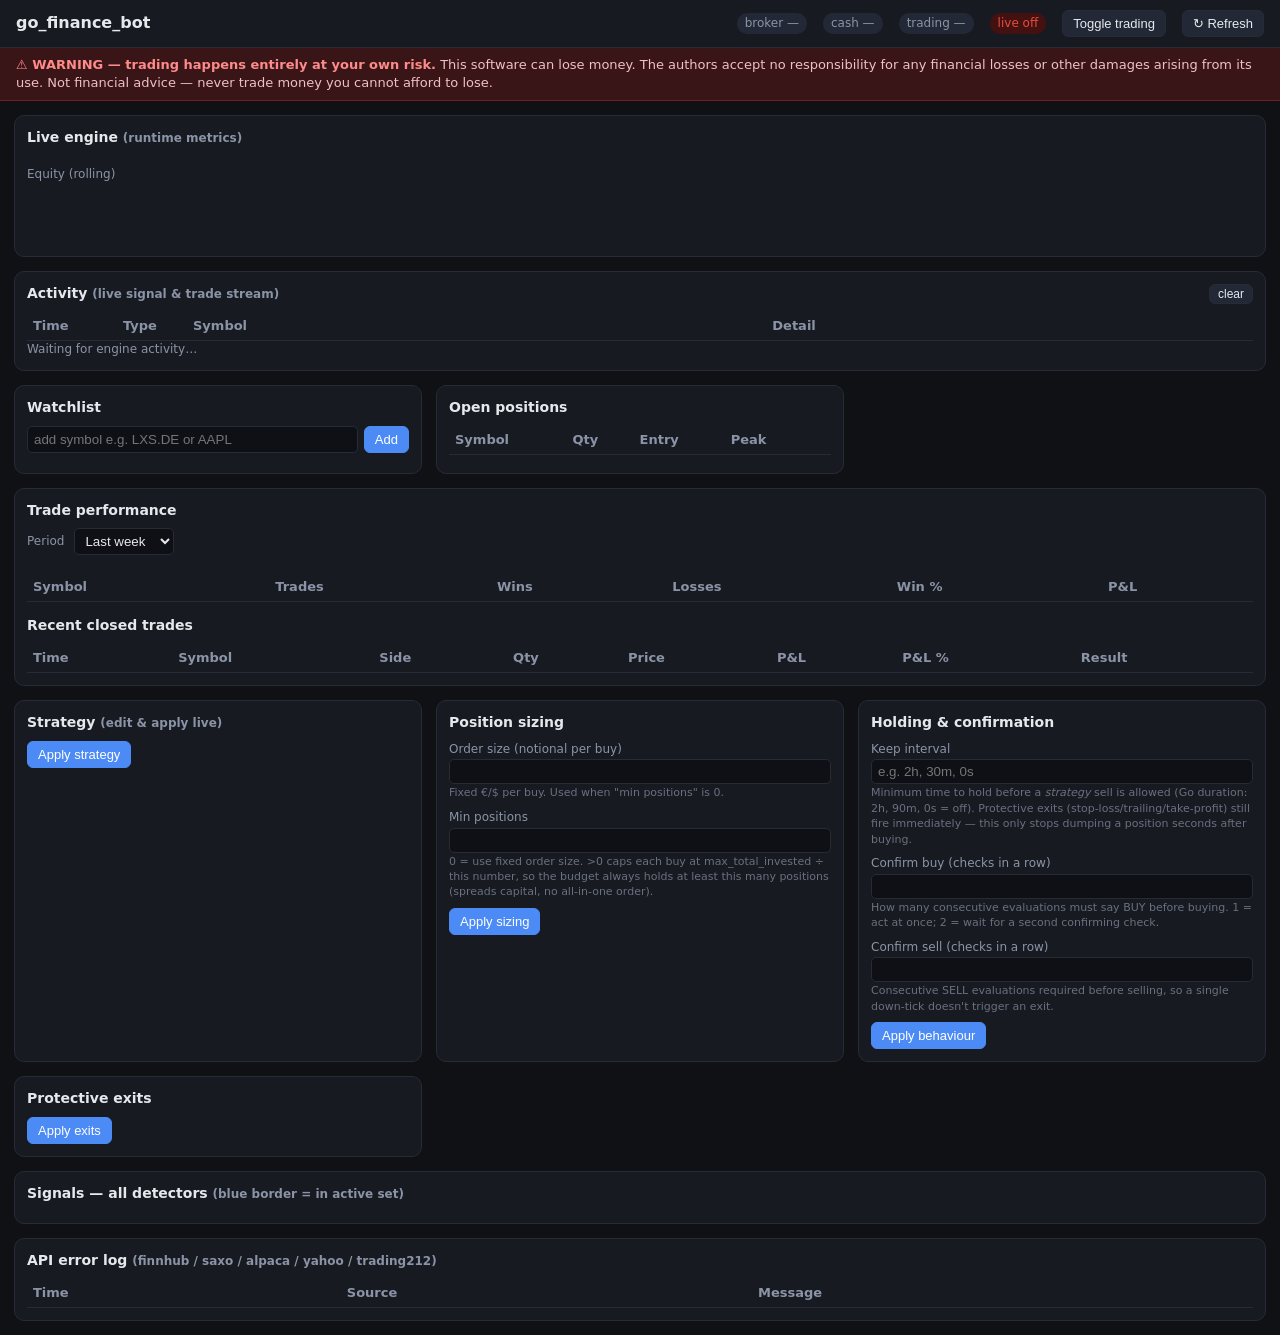
==== internal/api/web/index.html @ 4fd2b751 "init files" ====
<!DOCTYPE html>
<html lang="en">
<head>
<meta charset="utf-8"/>
<meta name="viewport" content="width=device-width, initial-scale=1"/>
<title>go_finance_bot</title>
<style>
  :root { --bg:#0f1115; --panel:#171a21; --line:#262b36; --fg:#e6e8ec; --mut:#8b94a7;
          --buy:#2ecc71; --sell:#e74c3c; --hold:#7f8c8d; --acc:#4c8bf5; }
  * { box-sizing:border-box; }
  body { margin:0; background:var(--bg); color:var(--fg); font:14px/1.4 system-ui,Segoe UI,Roboto,sans-serif; }
  header { display:flex; align-items:center; gap:16px; padding:10px 16px; background:var(--panel);
           border-bottom:1px solid var(--line); position:sticky; top:0; z-index:5; flex-wrap:wrap; }
  header h1 { font-size:16px; margin:0; margin-right:auto; }
  .pill { padding:2px 8px; border-radius:10px; font-size:12px; background:#222836; color:var(--mut); }
  .pill.on { background:#143; color:var(--buy); } .pill.off { background:#411; color:var(--sell); }
  button { background:#222836; color:var(--fg); border:1px solid var(--line); border-radius:6px;
           padding:5px 10px; cursor:pointer; font-size:13px; } button:hover { border-color:var(--acc); }
  button.primary { background:var(--acc); border-color:var(--acc); color:#fff; }
  button.danger { color:var(--sell); border-color:#5a2; } button.sell { color:#fff; background:var(--sell); border-color:var(--sell); }
  main { display:grid; grid-template-columns:repeat(auto-fit,minmax(360px,1fr)); gap:14px; padding:14px; }
  .panel { background:var(--panel); border:1px solid var(--line); border-radius:10px; padding:12px; }
  .panel h2 { margin:0 0 8px; font-size:14px; } .panel.wide { grid-column:1/-1; }
  table { width:100%; border-collapse:collapse; font-size:13px; }
  th,td { text-align:left; padding:5px 6px; border-bottom:1px solid var(--line); white-space:nowrap; }
  th { color:var(--mut); font-weight:600; }
  td.num { text-align:right; font-variant-numeric:tabular-nums; }
  .act-BUY { color:var(--buy); } .act-SELL { color:var(--sell); } .act-HOLD { color:var(--hold); }
  .win { color:var(--buy); } .loss { color:var(--sell); }
  .tiles { display:flex; flex-wrap:wrap; gap:18px; margin-bottom:10px; }
  .tiles > div .small { display:block; }
  .muted { color:var(--mut); } .small { font-size:12px; }
  input,select { background:#0e1016; color:var(--fg); border:1px solid var(--line); border-radius:5px; padding:4px 6px; width:100%; }
  .field { margin-bottom:8px; } .field label { display:block; font-size:12px; color:var(--mut); margin-bottom:2px; }
  .field .help { font-size:11px; color:#69707f; margin-top:1px; }
  .row { display:flex; gap:6px; } .grid2 { display:grid; grid-template-columns:1fr 1fr; gap:8px; }
  .det { display:inline-block; min-width:54px; text-align:center; padding:1px 4px; border-radius:4px; margin:1px; font-size:11px; border:1px solid transparent; }
  .det.en { border-color:var(--acc); }
  .err-finnhub{color:#e0b34c} .err-saxo{color:#c678dd} .err-yahoo{color:#56b6c2}
  .err-trading212{color:#98c379} .err-alpaca{color:#61afef}
  .flash { animation: f .6s; } @keyframes f { from{background:#2a3550} to{background:transparent} }
  a.gh { color:var(--mut); text-decoration:none; }
  .riskbanner { background:#3a1518; border-bottom:1px solid #6e2228; color:#f0c0c4;
                padding:8px 16px; font-size:13px; }
  .riskbanner strong { color:#ff8a8a; }
</style>
</head>
<body>
<header>
  <h1>go_finance_bot</h1>
  <span class="pill" id="brokerPill">broker —</span>
  <span class="pill" id="cashPill">cash —</span>
  <span class="pill" id="tradingPill">trading —</span>
  <span class="pill" id="livePill" title="live event stream">live —</span>
  <button id="tradeToggle">Toggle trading</button>
  <button onclick="refreshAll()">↻ Refresh</button>
</header>

<div class="riskbanner">
  <strong>⚠️ WARNING — trading happens entirely at your own risk.</strong>
  This software can lose money. The authors accept no responsibility for any financial
  losses or other damages arising from its use. Not financial advice — never trade money
  you cannot afford to lose.
</div>

<main>
  <!-- Live engine metrics -->
  <section class="panel wide">
    <h2>Live engine <span class="small muted">(runtime metrics)</span></h2>
    <div id="metricsTiles" class="tiles"></div>
    <div class="small muted">Equity (rolling)</div>
    <canvas id="equitySpark" height="56" style="width:100%;height:56px" title="equity over recent samples"></canvas>
  </section>

  <!-- Live activity feed (SSE) -->
  <section class="panel wide">
    <h2>Activity <span class="small muted">(live signal &amp; trade stream)</span>
      <button class="small" style="float:right;padding:2px 8px" onclick="clearActivity()">clear</button>
    </h2>
    <div style="max-height:240px; overflow:auto">
      <table>
        <thead><tr><th style="width:90px">Time</th><th style="width:70px">Type</th><th>Symbol</th><th>Detail</th></tr></thead>
        <tbody id="activityBody"></tbody>
      </table>
      <div class="small muted" id="activityEmpty">Waiting for engine activity…</div>
    </div>
  </section>

  <!-- Watchlist -->
  <section class="panel">
    <h2>Watchlist</h2>
    <div class="row" style="margin-bottom:8px">
      <input id="wlInput" placeholder="add symbol e.g. LXS.DE or AAPL"/>
      <button class="primary" onclick="addSymbol()">Add</button>
    </div>
    <table><tbody id="wlBody"></tbody></table>
  </section>

  <!-- Open positions -->
  <section class="panel">
    <h2>Open positions</h2>
    <table>
      <thead><tr><th>Symbol</th><th class="num">Qty</th><th class="num">Entry</th><th class="num">Peak</th><th></th></tr></thead>
      <tbody id="posBody"></tbody>
    </table>
    <div class="small muted" id="posEmpty"></div>
  </section>

  <!-- Trade performance -->
  <section class="panel wide">
    <h2>Trade performance</h2>
    <div class="row" style="margin-bottom:8px; align-items:center; gap:10px">
      <label class="small muted" style="width:auto">Period</label>
      <select id="statsPeriod" style="width:auto">
        <option value="week">Last week</option>
        <option value="month">Last month</option>
        <option value="all">All time</option>
      </select>
    </div>
    <div id="statsSummary" class="tiles"></div>
    <div style="overflow:auto">
      <table>
        <thead><tr><th>Symbol</th><th class="num">Trades</th><th class="num">Wins</th><th class="num">Losses</th><th class="num">Win %</th><th class="num">P&amp;L</th></tr></thead>
        <tbody id="statsBySymbolBody"></tbody>
      </table>
    </div>
    <h2 style="margin-top:14px">Recent closed trades</h2>
    <div style="overflow:auto">
      <table>
        <thead><tr><th>Time</th><th>Symbol</th><th>Side</th><th class="num">Qty</th><th class="num">Price</th><th class="num">P&amp;L</th><th class="num">P&amp;L %</th><th>Result</th></tr></thead>
        <tbody id="closedTradesBody"></tbody>
      </table>
      <div class="small muted" id="closedTradesEmpty"></div>
    </div>
  </section>

  <!-- Strategy editor -->
  <section class="panel">
    <h2>Strategy <span class="small muted">(edit & apply live)</span></h2>
    <div id="stratForm"></div>
    <button class="primary" onclick="saveStrategy()">Apply strategy</button>
    <span class="small muted" id="stratMsg"></span>
  </section>

  <!-- Position sizing -->
  <section class="panel">
    <h2>Position sizing</h2>
    <div class="field">
      <label>Order size (notional per buy)</label>
      <input id="szOrder" type="number" step="any"/>
      <div class="help">Fixed €/$ per buy. Used when "min positions" is 0.</div>
    </div>
    <div class="field">
      <label>Min positions</label>
      <input id="szMin" type="number" step="1"/>
      <div class="help">0 = use fixed order size. &gt;0 caps each buy at max_total_invested ÷ this number, so the budget always holds at least this many positions (spreads capital, no all-in-one order).</div>
    </div>
    <button class="primary" onclick="saveSizing()">Apply sizing</button>
    <span class="small muted" id="szMsg"></span>
  </section>

  <!-- Holding / confirmation behaviour -->
  <section class="panel">
    <h2>Holding &amp; confirmation</h2>
    <div class="field">
      <label>Keep interval</label>
      <input id="bhKeep" type="text" placeholder="e.g. 2h, 30m, 0s"/>
      <div class="help">Minimum time to hold before a <em>strategy</em> sell is allowed (Go duration: 2h, 90m, 0s = off). Protective exits (stop-loss/trailing/take-profit) still fire immediately — this only stops dumping a position seconds after buying.</div>
    </div>
    <div class="field">
      <label>Confirm buy (checks in a row)</label>
      <input id="bhBuy" type="number" step="1" min="1"/>
      <div class="help">How many consecutive evaluations must say BUY before buying. 1 = act at once; 2 = wait for a second confirming check.</div>
    </div>
    <div class="field">
      <label>Confirm sell (checks in a row)</label>
      <input id="bhSell" type="number" step="1" min="1"/>
      <div class="help">Consecutive SELL evaluations required before selling, so a single down-tick doesn't trigger an exit.</div>
    </div>
    <button class="primary" onclick="saveBehavior()">Apply behaviour</button>
    <span class="small muted" id="bhMsg"></span>
  </section>

  <!-- Exits editor -->
  <section class="panel">
    <h2>Protective exits</h2>
    <div id="exitForm"></div>
    <button class="primary" onclick="saveExits()">Apply exits</button>
    <span class="small muted" id="exitMsg"></span>
  </section>

  <!-- Detector signals -->
  <section class="panel wide">
    <h2>Signals — all detectors <span class="small muted">(blue border = in active set)</span></h2>
    <div style="overflow:auto">
      <table id="detTable"><thead></thead><tbody id="detBody"></tbody></table>
    </div>
  </section>

  <!-- Error log -->
  <section class="panel wide">
    <h2>API error log <span class="small muted">(finnhub / saxo / alpaca / yahoo / trading212)</span></h2>
    <table>
      <thead><tr><th>Time</th><th>Source</th><th>Message</th></tr></thead>
      <tbody id="errBody"></tbody>
    </table>
    <div class="small muted" id="errEmpty"></div>
  </section>
</main>

<script>
const $ = s => document.querySelector(s);
// Auth: token from ?token=… (once) or localStorage; sent as a bearer header on
// every /api call. Empty when the server has no auth configured.
let AUTH = new URLSearchParams(location.search).get('token') || localStorage.getItem('authToken') || '';
if(AUTH) localStorage.setItem('authToken', AUTH);
function authOpts(opt){ opt=opt||{}; const h=Object.assign({}, opt.headers);
  if(AUTH) h['Authorization']='Bearer '+AUTH;
  if(opt.body && !h['Content-Type']) h['Content-Type']='application/json';
  return Object.assign({}, opt, {headers:h}); }
const api = (p,opt) => fetch('/api'+p, authOpts(opt)).then(async r => {
  const t=await r.text(); let j; try{j=t?JSON.parse(t):null}catch{j=t};
  if(r.status===401){ const tok=prompt('API token required:'); if(tok){ AUTH=tok; localStorage.setItem('authToken',tok); } throw (j&&j.error)||'unauthorized'; }
  if(!r.ok) throw (j&&j.error)||t||r.status; return j; });
const fmt = (n,d=2) => (n==null||isNaN(n))?'—':Number(n).toLocaleString(undefined,{maximumFractionDigits:d});

// ---- field metadata with end-user explanations ----
const STRAT_FIELDS = [
  ['Detectors','Buy detectors (comma list)','text','Indicators for BUY decisions. Available: ema_cross, rsi, macd, bollinger, vwap, atr, rvol, volume_profile, trend, adx, stochastic, supertrend, donchian.'],
  ['DetectorsSell','Sell detectors (comma list)','text','Indicators for SELL decisions. Leave empty to reuse the buy detectors. Lets you exit on different signals than you enter.'],
  ['Weights','Detector weights','text','Optional per-detector strength multipliers, as name:weight pairs (e.g. trend:2, rsi:0.5). Missing detectors default to 1. Scales the reported strength and, in weighted mode, the vote.'],
  ['Combine','Combine mode (BUY)','select:majority,unanimous,weighted','How to merge detectors for BUY. majority = act on the side with more votes; unanimous = all must agree; weighted = act on the net strength-weighted score.'],
  ['CombineSell','Combine mode (SELL)','select:,majority,unanimous,weighted','Merge mode for SELL only. Empty = same as BUY. Set this to exit faster than you enter (e.g. unanimous buy, majority sell).'],
  ['MinStrength','Min strength — BUY (0–1)','num','Minimum combined confidence to BUY. Higher = fewer, higher-conviction entries (fewer losses).'],
  ['MinStrengthSell','Min strength — SELL','num','Minimum confidence to SELL. -1 = same as BUY. Set lower (e.g. 0.1) to exit more readily than you enter.'],
  ['FastMA','Fast EMA','int','Short EMA period for the trend crossover (must be < slow).'],
  ['SlowMA','Slow EMA','int','Long EMA period. ema_cross is bullish when fast > slow.'],
  ['RSIPeriod','RSI period','int','Lookback for RSI (momentum oscillator).'],
  ['RSIMode','RSI mode','select:midline,extremes','midline = graded vote around 50 (always participates); extremes = only votes at oversold/overbought.'],
  ['RSIOverbought','RSI overbought','num','RSI level treated as overbought → sell pressure (e.g. 70).'],
  ['RSIOversold','RSI oversold','num','RSI level treated as oversold → buy pressure (e.g. 30).'],
  ['MACDFast','MACD fast','int','MACD fast EMA period (e.g. 12).'],
  ['MACDSlow','MACD slow','int','MACD slow EMA period (e.g. 26).'],
  ['MACDSignal','MACD signal','int','MACD signal-line EMA period (e.g. 9). Buy when histogram > 0.'],
  ['BBPeriod','Bollinger period','int','Window for the Bollinger mid (SMA).'],
  ['BBStdDev','Bollinger σ','num','Std-dev multiplier for the bands. Buy below lower, sell above upper.'],
  ['VWAPPeriod','VWAP window','int','Rolling window for volume-weighted average price (trend bias).'],
  ['ATRPeriod','ATR period','int','Window for Average True Range (volatility).'],
  ['ATRMult','ATR multiple','num','Breakout trigger: a move beyond mult×ATR vs the prior close.'],
  ['RVOLPeriod','RVOL period','int','Window for average volume in Relative Volume.'],
  ['RVOLThreshold','RVOL threshold','num','Volume surge (e.g. 1.5 = 150% of average) needed to confirm a move.'],
  ['VPWindow','Vol-profile window','int','Bars used to build the volume profile.'],
  ['VPBuckets','Vol-profile buckets','int','Number of price bins in the profile.'],
  ['VPValueAreaPct','Value-area %','num','Fraction of volume around the point of control (e.g. 0.7 = 70%).'],
  ['TrendPeriod','Trend lookback (bars)','int','Bars (1-min) for the regression trend — up to a week (~1950). Uses all bars available up to this; reads the prevailing direction instead of the last bar or two.'],
  ['TrendThreshold','Trend threshold','num','Minimum end-to-end move of the fitted line to count as a trend (0.01 = 1%). Smaller moves are treated as flat.'],
  ['TrendGate','Trend gate','bool','When on, the weekly trend filters trades: an up-trend blocks SELLs and a down-trend blocks BUYs (protective exits still fire).'],
  ['ADXPeriod','ADX period','int','Lookback for the Average Directional Index (trend strength). Needs ~2× this many bars.'],
  ['ADXThreshold','ADX threshold','num','Minimum ADX to treat the move as a trend (e.g. 25); +DI vs −DI sets the direction.'],
  ['StochKPeriod','Stochastic %K period','int','Lookback for the Stochastic %K (position within the high/low range).'],
  ['StochDPeriod','Stochastic %D period','int','Smoothing period for %D (SMA of %K).'],
  ['StochOverbought','Stochastic overbought','num','%K at/above this is overbought → sell (e.g. 80).'],
  ['StochOversold','Stochastic oversold','num','%K at/below this is oversold → buy (e.g. 20).'],
  ['SupertrendPeriod','Supertrend ATR period','int','ATR lookback for the Supertrend trend-follow band (e.g. 10).'],
  ['SupertrendMult','Supertrend multiplier','num','ATR multiple for the Supertrend band (e.g. 3). Larger = fewer flips.'],
  ['DonchianPeriod','Donchian period','int','Lookback for the Donchian breakout channel (highest high / lowest low, e.g. 20).'],
];
const EXIT_FIELDS = [
  ['Enabled','Exits enabled','bool','Turn protective exits on/off. They run before strategy signals.'],
  ['StopLossPct','Stop-loss','num','Sell if price falls this fraction below entry (0.05 = 5%). 0 disables.'],
  ['TrailingStopPct','Trailing stop','num','Sell if price falls this fraction below the peak since entry. 0 disables.'],
  ['TakeProfitPct','Take-profit','num','Sell if price rises this fraction above entry (0.20 = 20%). 0 disables.'],
];

function buildForm(el, fields, vals){
  el.innerHTML='';
  for(const [key,label,type,help] of fields){
    const d=document.createElement('div'); d.className='field';
    let input;
    if(type.startsWith('select:')){
      input=document.createElement('select');
      for(const o of type.slice(7).split(',')){ const op=document.createElement('option'); op.value=o; op.textContent=o; input.appendChild(op);}
      input.value=vals[key]??'';
    } else if(type==='bool'){
      input=document.createElement('select');
      for(const o of ['true','false']){ const op=document.createElement('option'); op.value=o; op.textContent=o; input.appendChild(op);}
      input.value=String(!!vals[key]);
    } else {
      input=document.createElement('input');
      const v=vals[key];
      input.value = Array.isArray(v) ? v.join(',')
        : (v && typeof v==='object') ? Object.entries(v).map(([k,x])=>k+':'+x).join(',')
        : (v??'');
    }
    input.dataset.key=key; input.dataset.type=type;
    const l=document.createElement('label'); l.textContent=label;
    const h=document.createElement('div'); h.className='help'; h.textContent=help;
    d.appendChild(l); d.appendChild(input); d.appendChild(h); el.appendChild(d);
  }
}
function readForm(el){
  const o={};
  el.querySelectorAll('[data-key]').forEach(i=>{
    const k=i.dataset.key, t=i.dataset.type, v=i.value.trim();
    if(k==='Detectors'||k==='DetectorsSell'){ o[k]=v.split(',').map(x=>x.trim()).filter(Boolean); }
    else if(k==='Weights'){ const m={}; v.split(',').map(x=>x.trim()).filter(Boolean).forEach(pair=>{ const c=pair.indexOf(':'); if(c>0){ const kk=pair.slice(0,c).trim(), f=parseFloat(pair.slice(c+1)); if(kk&&!isNaN(f)) m[kk]=f; } }); o[k]=m; }
    else if(t==='int'){ o[k]=parseInt(v||'0',10); }
    else if(t==='num'){ o[k]=parseFloat(v||'0'); }
    else if(t==='bool'){ o[k]= v==='true'; }
    else { o[k]=v; }
  });
  return o;
}

// ---- loaders ----
function applyStatus(s,pos){
  $('#brokerPill').textContent='broker: '+s.broker;
  $('#cashPill').textContent='cash '+fmt(pos.cash)+' / eq '+fmt(pos.equity);
  const t=$('#tradingPill'); t.textContent='trading '+(s.trading_enabled?'ON':'OFF');
  t.className='pill '+(s.trading_enabled?'on':'off');
  $('#tradeToggle').dataset.on=s.trading_enabled;
  $('#tradeToggle').textContent=s.trading_enabled?'Stop trading':'Start trading';
  pushEquity(pos.equity);
}
async function loadStatus(){ applyStatus(await api('/status'), await api('/positions')); }
// One round-trip for the frequently-polled slices (status, positions, open, metrics).
async function loadDashboard(){
  const d=await api('/dashboard');
  applyStatus(d.status, d.positions);
  applyPositions(d.open);
  applyMetrics(d.metrics);
}
async function loadWatchlist(){
  const w=await api('/watchlist'); const b=$('#wlBody'); b.innerHTML='';
  (w.symbols||[]).forEach(sym=>{
    const tr=document.createElement('tr');
    tr.innerHTML=`<td>${sym}</td><td class="num"><button class="danger" onclick="removeSymbol('${sym}')">remove</button></td>`;
    b.appendChild(tr);
  });
}
function applyPositions(p){
  const b=$('#posBody'); b.innerHTML='';
  if(!p||!p.length){ $('#posEmpty').textContent='No open positions.'; return; } $('#posEmpty').textContent='';
  p.forEach(o=>{
    const tr=document.createElement('tr');
    tr.innerHTML=`<td>${o.symbol}</td><td class="num">${fmt(o.qty,4)}</td><td class="num">${fmt(o.entry_price)}</td><td class="num">${fmt(o.peak)}</td>`+
      `<td class="num"><button class="sell" onclick="sell('${o.symbol}',${o.qty})">Sell</button></td>`;
    b.appendChild(tr);
  });
}
async function loadPositions(){ applyPositions(await api('/open')); }
async function loadStrategy(){ const r=await api('/strategy'); buildForm($('#stratForm'),STRAT_FIELDS,r.strategy); }
async function loadSizing(){ const z=await api('/sizing'); $('#szOrder').value=z.order_size_usd; $('#szMin').value=z.min_positions; }
async function saveSizing(){ try{ await api('/sizing',{method:'PUT',body:JSON.stringify({order_size_usd:parseFloat($('#szOrder').value||'0'),min_positions:parseInt($('#szMin').value||'0',10)})}); msg('#szMsg','applied ✓'); }catch(e){ msg('#szMsg','error: '+e); } }
async function loadBehavior(){ const b=await api('/behavior'); $('#bhKeep').value=b.keep_interval; $('#bhBuy').value=b.confirm_buy; $('#bhSell').value=b.confirm_sell; }
async function saveBehavior(){ try{ await api('/behavior',{method:'PUT',body:JSON.stringify({keep_interval:$('#bhKeep').value.trim(),confirm_buy:parseInt($('#bhBuy').value||'1',10),confirm_sell:parseInt($('#bhSell').value||'1',10)})}); msg('#bhMsg','applied ✓'); }catch(e){ msg('#bhMsg','error: '+e); } }
async function loadExits(){ const x=await api('/exits'); buildForm($('#exitForm'),EXIT_FIELDS,x); }
async function loadDetectors(){
  const d=await api('/detectors'); const syms=Object.keys(d).sort();
  // detector columns from the first symbol
  const cols = syms.length ? d[syms[0]].map(x=>x.name) : [];
  $('#detTable thead').innerHTML='<tr><th>Symbol</th>'+cols.map(c=>`<th>${c}</th>`).join('')+'</tr>';
  const b=$('#detBody'); b.innerHTML='';
  syms.forEach(sym=>{
    const cells=d[sym].map(x=>`<span class="det ${x.enabled?'en':''} act-${x.action}" title="${(x.reason||'').replace(/"/g,'')}">${x.action[0]} ${fmt(x.strength,2)}</span>`);
    b.innerHTML+=`<tr><td>${sym}</td>${cells.map(c=>'<td>'+c+'</td>').join('')}</tr>`;
  });
}
async function loadStats(){
  const period = $('#statsPeriod').value || 'week';
  const s = await api('/stats?period='+encodeURIComponent(period));
  const tiles = [
    ['Trades', s.trades],
    ['Wins', s.wins],
    ['Losses', s.losses],
    ['Win rate', fmt(s.win_rate_pct,1)+'%'],
    ['Total P&L', fmt(s.total_pnl,2)],
    ['Avg win', fmt(s.avg_win,2)],
    ['Avg loss', fmt(s.avg_loss,2)],
  ];
  $('#statsSummary').innerHTML = tiles.map(([l,v])=>`<div><span class="small muted">${l}</span><span style="font-size:18px">${v}</span></div>`).join('');
  const b=$('#statsBySymbolBody'); b.innerHTML='';
  (s.by_symbol||[]).forEach(x=>{
    b.innerHTML+=`<tr><td>${x.symbol}</td><td class="num">${x.trades}</td><td class="num">${x.wins}</td><td class="num">${x.losses}</td><td class="num">${fmt(x.win_rate_pct,1)}</td><td class="num">${fmt(x.total_pnl,2)}</td></tr>`;
  });
}
async function loadClosedTrades(){
  const t = await api('/trades');
  const closed = (t||[]).filter(x=>x.win!==undefined && x.win!==null);
  const b=$('#closedTradesBody'); b.innerHTML='';
  if(!closed.length){ $('#closedTradesEmpty').textContent='No closed trades yet.'; return; } $('#closedTradesEmpty').textContent='';
  closed.slice(0,50).forEach(x=>{
    const when=new Date(x.time).toLocaleString();
    const cls = x.win ? 'win' : 'loss';
    b.innerHTML+=`<tr><td class="small muted">${when}</td><td>${x.symbol}</td><td class="act-${x.side==='buy'?'BUY':'SELL'}">${x.side}</td>`+
      `<td class="num">${fmt(x.qty,4)}</td><td class="num">${fmt(x.price)}</td>`+
      `<td class="num ${cls}">${fmt(x.pnl,2)}</td><td class="num ${cls}">${fmt(x.pnl_pct,1)}%</td>`+
      `<td class="${cls}" title="${(x.entry_indicators||'').replace(/"/g,'')}">${x.win?'WIN':'LOSS'}</td></tr>`;
  });
}
async function loadErrors(){
  const e=await api('/errors'); const b=$('#errBody'); b.innerHTML='';
  if(!e||!e.length){ $('#errEmpty').textContent='No API errors recorded.'; return; } $('#errEmpty').textContent='';
  e.slice(0,80).forEach(x=>{
    const t=new Date(x.time).toLocaleTimeString();
    b.innerHTML+=`<tr><td class="muted small">${t}</td><td class="err-${x.source}">${x.source}</td><td class="small">${(x.message||'').slice(0,200)}</td></tr>`;
  });
}

// ---- live engine metrics ----
function relTime(ts){
  if(!ts) return '—';
  const d=new Date(ts); if(isNaN(d)||d.getFullYear()<2000) return '—';
  const s=(Date.now()-d.getTime())/1000; if(s<0) return '—';
  if(s<60) return Math.round(s)+'s ago';
  if(s<3600) return Math.round(s/60)+'m ago';
  return Math.round(s/3600)+'h ago';
}
function applyMetrics(m){
  const tiles=[
    ['Ticks', fmt(m.ticks_ingested,0)],
    ['Bars', fmt(m.bars_completed,0)],
    ['Eval cycles', fmt(m.eval_cycles,0)],
    ['Orders', fmt(m.orders_submitted,0)],
    ['Open orders', fmt(m.open_orders,0)],
    ['Last eval', m.last_eval_ms?fmt(m.last_eval_ms,1)+' ms':'—'],
    ['Last eval @', relTime(m.last_eval_time)],
  ];
  $('#metricsTiles').innerHTML=tiles.map(([l,v])=>`<div><span class="small muted">${l}</span><span style="font-size:18px">${v}</span></div>`).join('');
}
async function loadMetrics(){ applyMetrics(await api('/metrics')); }

// ---- equity sparkline (client-side rolling buffer, no deps) ----
const equityHistory=[];
function pushEquity(v){ if(v==null||isNaN(v)||v<=0) return; equityHistory.push(v); while(equityHistory.length>120) equityHistory.shift(); drawSpark(); }
function drawSpark(){
  const c=$('#equitySpark'); if(!c) return;
  const W=c.width=(c.clientWidth||600), H=c.height;
  const ctx=c.getContext('2d'); ctx.clearRect(0,0,W,H);
  if(equityHistory.length<2) return;
  const min=Math.min(...equityHistory), max=Math.max(...equityHistory), rng=(max-min)||1;
  ctx.beginPath();
  equityHistory.forEach((v,i)=>{ const x=i/(equityHistory.length-1)*W, y=H-3-((v-min)/rng)*(H-6); i?ctx.lineTo(x,y):ctx.moveTo(x,y); });
  const cs=getComputedStyle(document.documentElement);
  ctx.strokeStyle=(equityHistory[equityHistory.length-1]>=equityHistory[0]?cs.getPropertyValue('--buy'):cs.getPropertyValue('--sell')).trim();
  ctx.lineWidth=1.5; ctx.stroke();
}

// ---- live activity feed (Server-Sent Events) ----
let activityRows=0;
function setLive(on){ const p=$('#livePill'); p.textContent='live '+(on?'ON':'off'); p.className='pill '+(on?'on':'off'); }
function addActivity(type, symbol, detail, cls){
  $('#activityEmpty').style.display='none';
  const b=$('#activityBody');
  const tr=document.createElement('tr'); tr.className='flash';
  tr.innerHTML=`<td class="muted small">${new Date().toLocaleTimeString()}</td><td class="small">${type}</td>`+
    `<td>${symbol||''}</td><td class="small ${cls||''}">${detail||''}</td>`;
  b.insertBefore(tr, b.firstChild);
  activityRows++;
  while(activityRows>100 && b.lastChild){ b.removeChild(b.lastChild); activityRows--; }
}
function clearActivity(){ $('#activityBody').innerHTML=''; activityRows=0; $('#activityEmpty').style.display=''; }
function startEventStream(){
  let es;
  const url='/api/events'+(AUTH?('?token='+encodeURIComponent(AUTH)):'');
  try{ es=new EventSource(url); }catch{ setLive(false); return; }
  es.onopen=()=>setLive(true);
  es.onerror=()=>setLive(false); // browser auto-reconnects
  es.addEventListener('signal', ev=>{ try{
    const d=JSON.parse(ev.data), s=d.signal||{};
    addActivity('signal', d.symbol, `${s.action} ${fmt(s.strength,2)} — ${s.reason||''}`, 'act-'+s.action);
  }catch{} });
  es.addEventListener('trade', ev=>{ try{
    const d=JSON.parse(ev.data), t=d.trade||{}, side=(t.side||'').toUpperCase();
    addActivity('trade', d.symbol, `${side} ${fmt(t.qty,4)} @ ${fmt(t.price)} — ${t.status} (${t.reason||''})`,
      'act-'+(side==='BUY'?'BUY':'SELL'));
  }catch{} });
}

// ---- actions ----
async function addSymbol(){ const v=$('#wlInput').value.trim(); if(!v)return;
  try{ await api('/watchlist',{method:'POST',body:JSON.stringify({symbols:v.split(',').map(s=>s.trim())})}); $('#wlInput').value=''; loadWatchlist(); }catch(e){ alert(e); } }
async function removeSymbol(s){ try{ await api('/watchlist/'+encodeURIComponent(s),{method:'DELETE'}); loadWatchlist(); }catch(e){ alert(e); } }
async function sell(sym,qty){ if(!confirm('Market SELL '+fmt(qty,4)+' '+sym+'?'))return;
  try{ const r=await api('/orders',{method:'POST',body:JSON.stringify({symbol:sym,side:'sell',qty:qty})}); alert('Sell '+(r.status||'submitted')); loadPositions(); }catch(e){ alert('Sell failed: '+e); } }
async function saveStrategy(){ try{ await api('/strategy',{method:'PUT',body:JSON.stringify(readForm($('#stratForm')))}); msg('#stratMsg','applied ✓'); loadDetectors(); }catch(e){ msg('#stratMsg','error: '+e); } }
async function saveExits(){ try{ await api('/exits',{method:'PUT',body:JSON.stringify(readForm($('#exitForm')))}); msg('#exitMsg','applied ✓'); }catch(e){ msg('#exitMsg','error: '+e); } }
function msg(sel,t){ const e=$(sel); e.textContent=' '+t; e.classList.add('flash'); setTimeout(()=>e.classList.remove('flash'),600); }

$('#tradeToggle').onclick=async()=>{ const on=$('#tradeToggle').dataset.on==='true';
  try{ await api('/trading',{method:'POST',body:JSON.stringify({enabled:!on})}); loadStatus(); }catch(e){ alert(e); } };
$('#statsPeriod').onchange=loadStats;

function refreshAll(){ loadDashboard(); loadWatchlist(); loadDetectors(); loadErrors(); loadStats(); loadClosedTrades(); }
// initial load: forms once, data on a poll, activity via a live stream
loadStrategy(); loadExits(); loadSizing(); loadBehavior(); refreshAll(); startEventStream();
setInterval(()=>{ loadDashboard(); loadDetectors(); loadErrors(); loadStats(); loadClosedTrades(); }, 5000);
window.addEventListener('resize', drawSpark);
</script>
</body>
</html>
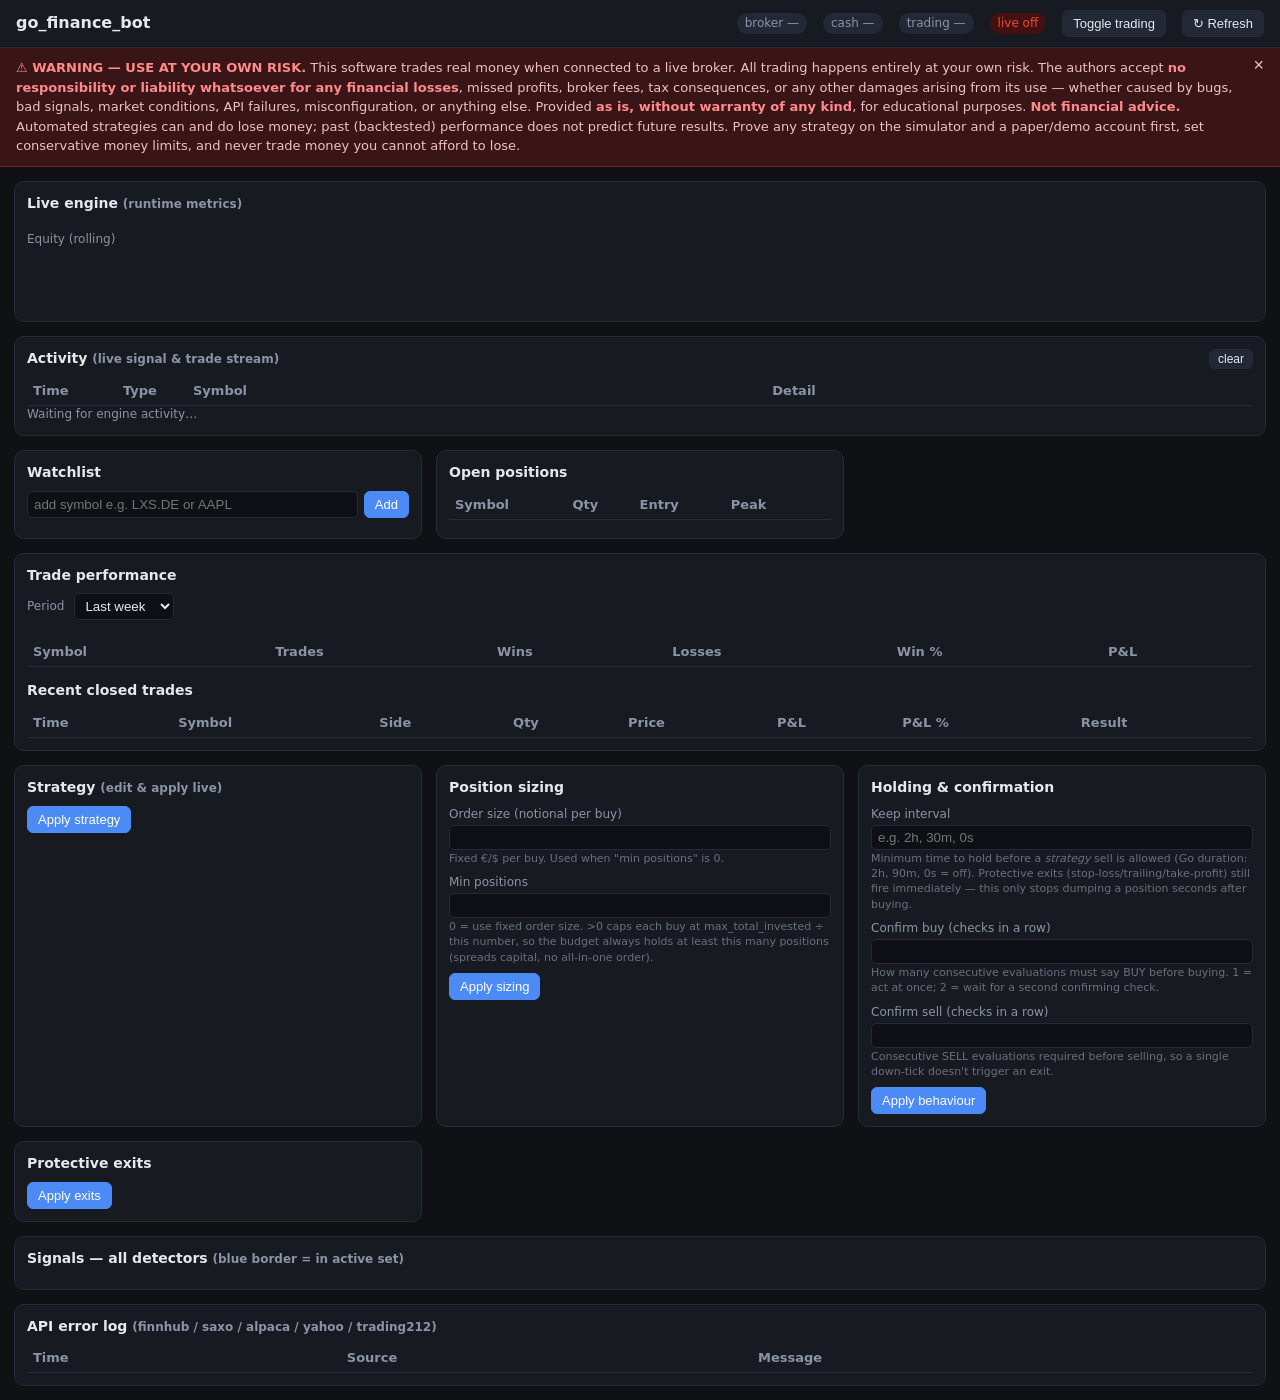
==== commit 8be53833: "ran golangci-lint and fixed a stock earnings bug" ====
--- a/internal/api/web/index.html
+++ b/internal/api/web/index.html
@@ -40,9 +40,13 @@
   .err-trading212{color:#98c379} .err-alpaca{color:#61afef}
   .flash { animation: f .6s; } @keyframes f { from{background:#2a3550} to{background:transparent} }
   a.gh { color:var(--mut); text-decoration:none; }
-  .riskbanner { background:#3a1518; border-bottom:1px solid #6e2228; color:#f0c0c4;
-                padding:8px 16px; font-size:13px; }
+  .riskbanner { position:relative; background:#3a1518; border-bottom:1px solid #6e2228;
+                color:#f0c0c4; padding:10px 40px 10px 16px; font-size:13px; line-height:1.5; }
   .riskbanner strong { color:#ff8a8a; }
+  .riskbanner.hidden { display:none; }
+  .riskbanner .close { position:absolute; top:6px; right:10px; background:transparent;
+                border:none; color:#f0c0c4; font-size:18px; line-height:1; cursor:pointer; padding:2px 6px; }
+  .riskbanner .close:hover { color:#fff; }
 </style>
 </head>
 <body>
@@ -56,12 +60,33 @@
   <button onclick="refreshAll()">↻ Refresh</button>
 </header>
 
-<div class="riskbanner">
-  <strong>⚠️ WARNING — trading happens entirely at your own risk.</strong>
-  This software can lose money. The authors accept no responsibility for any financial
-  losses or other damages arising from its use. Not financial advice — never trade money
-  you cannot afford to lose.
+<div class="riskbanner" id="riskBanner">
+  <button class="close" id="riskBannerClose" title="Dismiss (stays hidden on this device)" aria-label="Dismiss warning">×</button>
+  <strong>⚠️ WARNING — USE AT YOUR OWN RISK.</strong>
+  This software trades real money when connected to a live broker. All trading happens
+  entirely at your own risk. The authors accept <strong>no responsibility or liability
+  whatsoever for any financial losses</strong>, missed profits, broker fees, tax
+  consequences, or any other damages arising from its use — whether caused by bugs, bad
+  signals, market conditions, API failures, misconfiguration, or anything else. Provided
+  <strong>as is, without warranty of any kind</strong>, for educational purposes.
+  <strong>Not financial advice.</strong> Automated strategies can and do lose money; past
+  (backtested) performance does not predict future results. Prove any strategy on the
+  simulator and a paper/demo account first, set conservative money limits, and never trade
+  money you cannot afford to lose.
 </div>
+<script>
+// Risk banner: dismissible, and the dismissal persists across refreshes via
+// localStorage. Runs inline (during parse) so a previously-dismissed banner is
+// hidden before first paint — no flash.
+(function(){
+  var b = document.getElementById('riskBanner');
+  if(localStorage.getItem('riskAck') === '1'){ b.classList.add('hidden'); return; }
+  document.getElementById('riskBannerClose').addEventListener('click', function(){
+    b.classList.add('hidden');
+    localStorage.setItem('riskAck','1');
+  });
+})();
+</script>
 
 <main>
   <!-- Live engine metrics -->
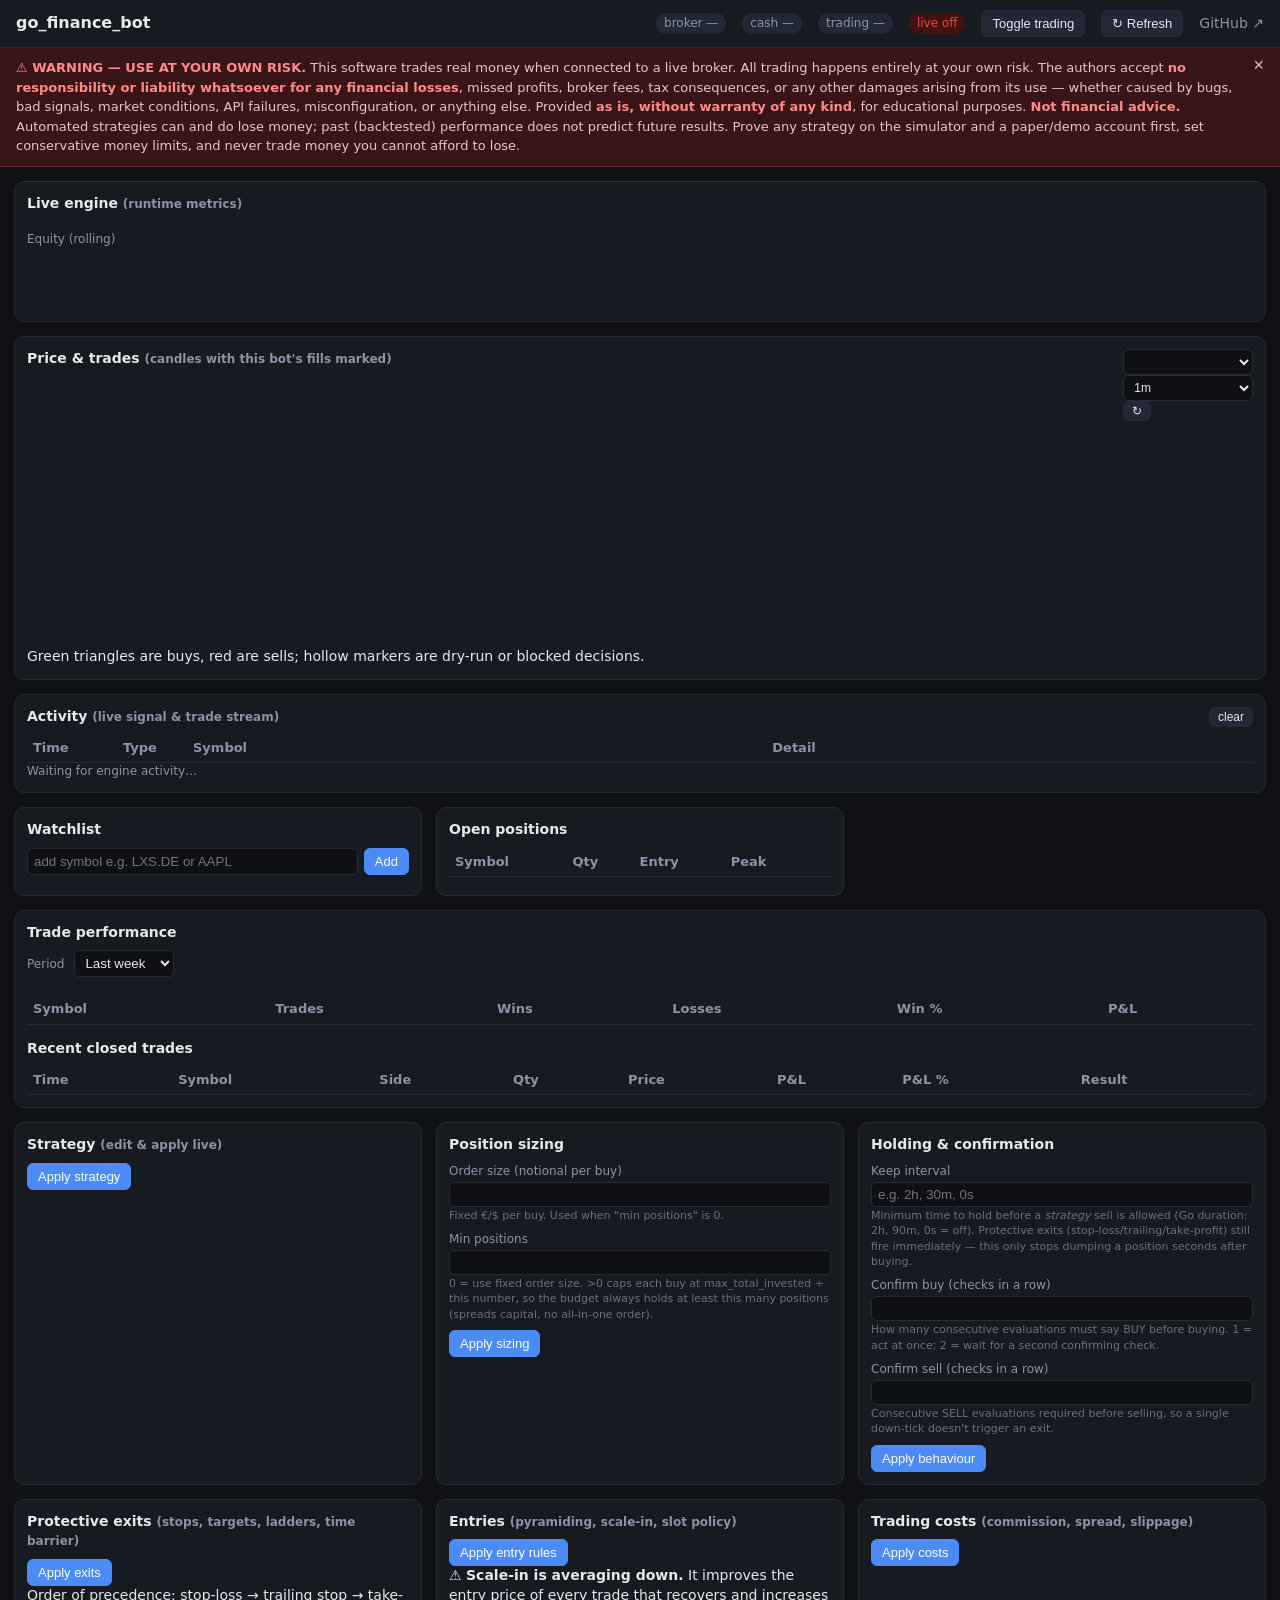
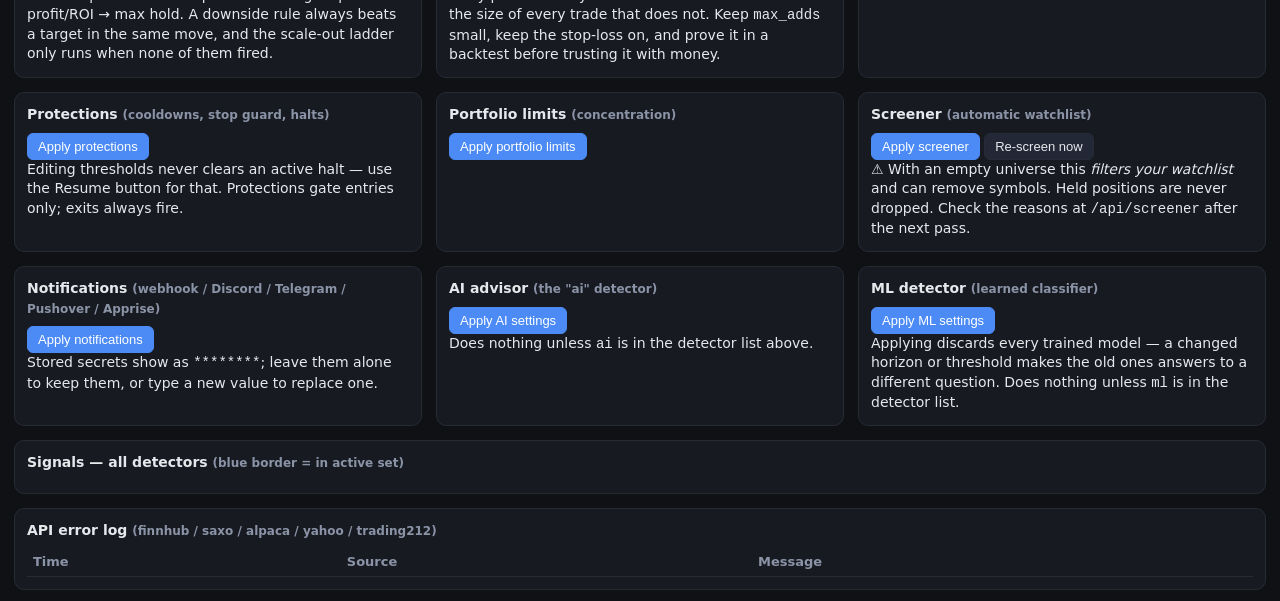
==== commit 2e918360: "overhaul reworked almost everything" ====
--- a/internal/api/web/index.html
+++ b/internal/api/web/index.html
@@ -56,8 +56,10 @@
   <span class="pill" id="cashPill">cash —</span>
   <span class="pill" id="tradingPill">trading —</span>
   <span class="pill" id="livePill" title="live event stream">live —</span>
+  <span class="pill" id="aiPill" title="LLM advisor (the 'ai' detector)" hidden>ai —</span>
   <button id="tradeToggle">Toggle trading</button>
   <button onclick="refreshAll()">↻ Refresh</button>
+  <a class="gh" href="https://github.com/Kellerman81/go_finance_bot" target="_blank" rel="noopener noreferrer" title="View on GitHub">GitHub ↗</a>
 </header>
 
 <div class="riskbanner" id="riskBanner">
@@ -97,6 +99,26 @@
     <canvas id="equitySpark" height="56" style="width:100%;height:56px" title="equity over recent samples"></canvas>
   </section>
 
+  <!-- Price chart with the bot's own executions marked -->
+  <section class="panel wide">
+    <h2>Price &amp; trades
+      <span class="small muted">(candles with this bot's fills marked)</span>
+      <span style="float:right">
+        <select id="chartSymbol" onchange="loadChart()" class="small"></select>
+        <select id="chartRes" onchange="loadChart()" class="small">
+          <option value="1">1m</option>
+          <option value="5">5m</option>
+          <option value="15">15m</option>
+          <option value="60">1h</option>
+          <option value="D">1d</option>
+        </select>
+        <button class="small" style="padding:2px 8px" onclick="loadChart()">↻</button>
+      </span>
+    </h2>
+    <canvas id="priceChart" height="220" style="width:100%;height:220px"></canvas>
+    <div class="help" id="chartMsg">Green triangles are buys, red are sells; hollow markers are dry-run or blocked decisions.</div>
+  </section>
+
   <!-- Live activity feed (SSE) -->
   <section class="panel wide">
     <h2>Activity <span class="small muted">(live signal &amp; trade stream)</span>
@@ -208,10 +230,87 @@
 
   <!-- Exits editor -->
   <section class="panel">
-    <h2>Protective exits</h2>
-    <div id="exitForm"></div>
-    <button class="primary" onclick="saveExits()">Apply exits</button>
-    <span class="small muted" id="exitMsg"></span>
+    <h2>Protective exits <span class="small muted">(stops, targets, ladders, time barrier)</span></h2>
+    <div id="exitsForm"></div>
+    <button class="primary" onclick="saveSection('exits')">Apply exits</button>
+    <span class="small muted" id="exitsMsg"></span>
+    <div class="help">Order of precedence: stop-loss → trailing stop → take-profit/ROI →
+      max hold. A downside rule always beats a target in the same move, and the
+      scale-out ladder only runs when none of them fired.</div>
+  </section>
+
+  <section class="panel">
+    <h2>Entries <span class="small muted">(pyramiding, scale-in, slot policy)</span></h2>
+    <div id="entriesForm"></div>
+    <button class="primary" onclick="saveSection('entries')">Apply entry rules</button>
+    <span class="small muted" id="entriesMsg"></span>
+    <div class="help">⚠️ <strong>Scale-in is averaging down.</strong> It improves the entry
+      price of every trade that recovers and increases the size of every trade that
+      does not. Keep <code>max_adds</code> small, keep the stop-loss on, and prove it
+      in a backtest before trusting it with money.</div>
+  </section>
+
+  <!-- Live-editable settings sections. Each applies on its own so a rejected
+       block cannot partially apply its neighbours. -->
+  <section class="panel">
+    <h2>Trading costs <span class="small muted">(commission, spread, slippage)</span></h2>
+    <div id="costsForm"></div>
+    <button class="primary" onclick="saveSection('costs')">Apply costs</button>
+    <span class="small muted" id="costsMsg"></span>
+  </section>
+
+  <section class="panel">
+    <h2>Protections <span class="small muted">(cooldowns, stop guard, halts)</span></h2>
+    <div id="protectionsForm"></div>
+    <button class="primary" onclick="saveSection('protections')">Apply protections</button>
+    <span class="small muted" id="protectionsMsg"></span>
+    <div class="help">Editing thresholds never clears an active halt — use the Resume
+      button for that. Protections gate entries only; exits always fire.</div>
+  </section>
+
+  <section class="panel">
+    <h2>Portfolio limits <span class="small muted">(concentration)</span></h2>
+    <div id="portfolioForm"></div>
+    <button class="primary" onclick="saveSection('portfolio')">Apply portfolio limits</button>
+    <span class="small muted" id="portfolioMsg"></span>
+  </section>
+
+  <section class="panel">
+    <h2>Screener <span class="small muted">(automatic watchlist)</span></h2>
+    <div id="screenerForm"></div>
+    <button class="primary" onclick="saveSection('screener')">Apply screener</button>
+    <button onclick="rescreenNow()">Re-screen now</button>
+    <span class="small muted" id="screenerMsg"></span>
+    <div class="help">⚠️ With an empty universe this <em>filters your watchlist</em> and can
+      remove symbols. Held positions are never dropped. Check the reasons at
+      <code>/api/screener</code> after the next pass.</div>
+  </section>
+
+  <section class="panel">
+    <h2>Notifications <span class="small muted">(webhook / Discord / Telegram / Pushover / Apprise)</span></h2>
+    <div id="notifyForm"></div>
+    <button class="primary" onclick="saveSection('notify')">Apply notifications</button>
+    <span class="small muted" id="notifyMsg"></span>
+    <div class="help">Stored secrets show as <code>********</code>; leave them alone to keep
+      them, or type a new value to replace one.</div>
+  </section>
+
+  <section class="panel">
+    <h2>AI advisor <span class="small muted">(the "ai" detector)</span></h2>
+    <div id="aiForm"></div>
+    <button class="primary" onclick="saveSection('ai')">Apply AI settings</button>
+    <span class="small muted" id="aiMsg"></span>
+    <div class="help">Does nothing unless <code>ai</code> is in the detector list above.</div>
+  </section>
+
+  <section class="panel">
+    <h2>ML detector <span class="small muted">(learned classifier)</span></h2>
+    <div id="mlForm"></div>
+    <button class="primary" onclick="saveSection('ml')">Apply ML settings</button>
+    <span class="small muted" id="mlMsg"></span>
+    <div class="help">Applying discards every trained model — a changed horizon or
+      threshold makes the old ones answers to a different question. Does nothing
+      unless <code>ml</code> is in the detector list.</div>
   </section>
 
   <!-- Detector signals -->
@@ -248,10 +347,18 @@
   if(r.status===401){ const tok=prompt('API token required:'); if(tok){ AUTH=tok; localStorage.setItem('authToken',tok); } throw (j&&j.error)||'unauthorized'; }
   if(!r.ok) throw (j&&j.error)||t||r.status; return j; });
 const fmt = (n,d=2) => (n==null||isNaN(n))?'—':Number(n).toLocaleString(undefined,{maximumFractionDigits:d});
+// esc HTML-escapes untrusted text before it goes into an innerHTML template
+// literal. Several tables below (activity feed, errors, symbol lists) embed
+// strings that ultimately originate outside this process — most notably a
+// detector's `reason`, which can be raw text from an LLM when only the `ai`
+// detector is configured and its endpoint is pointed at something other than
+// a trusted local Ollama. Without this, that text renders as live HTML/JS in
+// this page, which holds the API auth token as a JS global.
+const esc = s => String(s??'').replace(/[&<>"']/g, c => ({'&':'&amp;','<':'&lt;','>':'&gt;','"':'&quot;',"'":'&#39;'}[c]));
 
 // ---- field metadata with end-user explanations ----
 const STRAT_FIELDS = [
-  ['Detectors','Buy detectors (comma list)','text','Indicators for BUY decisions. Available: ema_cross, rsi, macd, bollinger, vwap, atr, rvol, volume_profile, trend, adx, stochastic, supertrend, donchian.'],
+  ['Detectors','Buy detectors (comma list)','text','Indicators for BUY decisions. Available: ema_cross, rsi, macd, bollinger, vwap, atr, rvol, volume_profile, trend, adx, stochastic, supertrend, donchian, ai. The ai detector asks an LLM (Ollama by default) about the same readings — it only votes when configured under ai: in config.yaml, otherwise it holds.'],
   ['DetectorsSell','Sell detectors (comma list)','text','Indicators for SELL decisions. Leave empty to reuse the buy detectors. Lets you exit on different signals than you enter.'],
   ['Weights','Detector weights','text','Optional per-detector strength multipliers, as name:weight pairs (e.g. trend:2, rsi:0.5). Missing detectors default to 1. Scales the reported strength and, in weighted mode, the vote.'],
   ['Combine','Combine mode (BUY)','select:majority,unanimous,weighted','How to merge detectors for BUY. majority = act on the side with more votes; unanimous = all must agree; weighted = act on the net strength-weighted score.'],
@@ -290,32 +397,172 @@
   ['SupertrendMult','Supertrend multiplier','num','ATR multiple for the Supertrend band (e.g. 3). Larger = fewer flips.'],
   ['DonchianPeriod','Donchian period','int','Lookback for the Donchian breakout channel (highest high / lowest low, e.g. 20).'],
 ];
-const EXIT_FIELDS = [
-  ['Enabled','Exits enabled','bool','Turn protective exits on/off. They run before strategy signals.'],
-  ['StopLossPct','Stop-loss','num','Sell if price falls this fraction below entry (0.05 = 5%). 0 disables.'],
-  ['TrailingStopPct','Trailing stop','num','Sell if price falls this fraction below the peak since entry. 0 disables.'],
-  ['TakeProfitPct','Take-profit','num','Sell if price rises this fraction above entry (0.20 = 20%). 0 disables.'],
-];
-
+
+// Live-editable settings sections. Each entry is [jsonKey, label, type, help];
+// the type drives both rendering and how readForm parses the value back.
+// 'dur' is a Go duration string (2h, 30m, 0s), 'csv' a comma-separated list,
+// 'kv' a comma-separated name:value map.
+const SECTION_FIELDS = {
+  exits: [
+    ['enabled','Exits enabled','bool','Turn protective exits on/off. They run before strategy signals.'],
+    ['stop_loss_pct','Stop-loss','num','Sell if price falls this fraction below entry (0.05 = 5%). 0 disables.'],
+    ['trailing_stop_pct','Trailing stop','num','Sell if price falls this fraction below the peak since entry. 0 disables.'],
+    ['take_profit_pct','Take-profit','num','Sell if price rises this fraction above entry (0.20 = 20%). 0 disables.'],
+    ['atr_period','ATR period','int','Lookback for the volatility-adaptive stops below. 0 = 14.'],
+    ['atr_stop_mult','ATR stop multiple','num','Stop this many ATRs below entry instead of a fixed %. The wider of the two wins, so the % acts as a floor. 0 = percentage only.'],
+    ['atr_trail_mult','ATR trail multiple','num','Same idea for the trailing stop. 0 = percentage only.'],
+    ['trailing_offset_pct','Trail: tighten above','num','Profit at which the trail switches to the tight distance (0.03 = +3%). One distance cannot be both loose enough early and tight enough late — so it is two. 0 disables the second stage.'],
+    ['trailing_tight_pct','Trail: tight distance','num','The trailing distance used once the offset is reached. Should be SMALLER than the ordinary trailing stop — that is the point.'],
+    ['trailing_only_after_offset','Trail only after offset','bool','Suppress trailing entirely below the offset, leaving only the stop-loss. Use when the trail is meant to protect a gain, not cap a loss.'],
+    ['max_hold','Max hold (time barrier)','dur','Close unconditionally after this long, at whatever the market offers (4h, 3d, 0s = off). The ROI ladder can only exit at breakeven or better; nothing else closes a position that is simply dead money at a small loss.'],
+    ['roi','ROI ladder','kv','Time-decaying profit target as duration:fraction pairs, e.g. 0s:0.10, 30m:0.05, 2h:0.02, 6h:0. Demands a lot early, settles for less as the trade goes stale.'],
+    ['partial_take_profit','Scale-out ladder','rungs','Sell part of the position at successive gains, as profit:fraction pairs, e.g. 0.05:0.33, 0.10:0.33. Each rung fires once; fractions are of the ORIGINAL size and must sum to ≤ 1. Trades expectancy for variance — check it in a backtest.'],
+  ],
+  entries: [
+    ['allow_pyramiding','Allow pyramiding','bool','Let repeated BUY signals add to a position already open. Off = at most one entry per symbol until it is exited.'],
+    ['skip_full_slots','Skip full slots','bool','When max_open_positions is reached, stop evaluating symbols that cannot be bought. Held symbols are still evaluated and their exits always run. Saves LLM/ML calls spent forming opinions the risk manager will refuse.'],
+    ['scale_in.enabled','Scale-in enabled','bool','Average down on an explicit, capped schedule. Read the warning below first.'],
+    ['scale_in.step_pct','Scale-in step','num','How far below the AVERAGE entry price before the next add (0.03 = 3% underwater). Each add pulls the average down, so every further add needs a further fall.'],
+    ['scale_in.max_adds','Scale-in max adds','int','Hard cap on adds per position. Required — an uncapped ladder is a martingale.'],
+    ['scale_in.size_pct','Scale-in size','num','Each add as a fraction of a normal order (1.0 = a full extra order). Above 1 is martingale sizing and is rejected.'],
+    ['scale_in.require_signal','Scale-in needs a BUY','bool','Only add while the strategy still says BUY. Without it, the ladder buys purely because the price fell — a mean-reversion bet the strategy never made.'],
+  ],
+  costs: [
+    ['commission_pct','Commission %','num','Fraction of notional, e.g. 0.001 = 0.1%.'],
+    ['commission_flat','Commission flat','num','Flat fee added per order.'],
+    ['commission_min','Commission minimum','num','Minimum commission per order.'],
+    ['spread_pct','Bid-ask spread','num','FULL spread as a fraction of price (0.0005 = 5 bps). Half is paid on every fill. Affects backtests and the simulated broker — a live venue charges what it charges.'],
+    ['slippage_pct','Slippage','num','Extra adverse move per fill, as a fraction of price. The cost of size, latency and a moving market.'],
+    ['measure_spread','Measure spread per symbol','bool','Estimate each instrument’s spread from its own bars (Corwin–Schultz) instead of applying one number to everything. The spread above stays a FLOOR — an estimate says the real cost is at least that much, never less. Measured values come from the screener and show up in /api/screener.'],
+  ],
+  protections: [
+    ['enabled','Enabled','bool','Master switch for the outcome-driven circuit breakers.'],
+    ['cooldown_after_loss','Cooldown after loss','dur','No new entry in a symbol for this long after a losing exit (30m, 2h, 0s = off).'],
+    ['stop_guard_trades','Stop guard: trades','int','How many protective stop-outs of ONE symbol trip the guard. 0 = off.'],
+    ['stop_guard_lookback','Stop guard: window','dur','The window those stop-outs must fall within (24h).'],
+    ['stop_guard_lock','Stop guard: lock','dur','How long the symbol is then locked out (4h).'],
+    ['max_drawdown_pct','Max drawdown','num','Halt ALL automated trading this far below the equity peak (0.20 = 20%). Sticky until resumed.'],
+    ['max_daily_loss_pct','Max daily loss','num','Halt after losing this much of the day’s starting equity (0.08 = 8%).'],
+    ['low_profit_trades','Low-profit: trades','int','How many closed trades in ONE symbol must fall inside the window before its P&L is judged. 0 = off. Catches what the stop guard cannot: a symbol that never trips a stop and never trips a drawdown halt, it just bleeds commission and spread.'],
+    ['low_profit_lookback','Low-profit: window','dur','The window those trades must fall within (7d).'],
+    ['low_profit_lock','Low-profit: lock','dur','How long the symbol is then locked out of new entries (24h).'],
+    ['low_profit_min_pnl','Low-profit: required P&L','num','Realized profit the window must clear, in account currency. 0 = must at least break even.'],
+  ],
+  portfolio: [
+    ['enabled','Enabled','bool','Master switch for the concentration caps.'],
+    ['max_per_sector','Max value per sector','num','Combined market value allowed in one sector label. 0 = no cap.'],
+    ['max_positions_per_sector','Max positions per sector','int','Distinct symbols allowed in one sector. 0 = no cap.'],
+    ['correlation_threshold','Correlation threshold','num','Above this, two symbols count as the same bet (0.8).'],
+    ['max_correlated_positions','Max correlated positions','int','How many held symbols may exceed that threshold. 0 = no cap.'],
+    ['correlation_lookback','Correlation lookback (bars)','int','Bars to measure correlation over. 0 = 200.'],
+    ['sectors','Sector map','kv','name:value pairs, e.g. AAPL:tech, MSFT:tech, XOM:energy. Unmapped symbols skip the sector caps but not the correlation check.'],
+  ],
+  screener: [
+    ['enabled','Enabled','bool','Automatically maintain the watchlist. Off = the watchlist is whatever config and the API say.'],
+    ['universe','Universe','csv','Candidate symbols to screen. EMPTY = filter the current watchlist and never add to it.'],
+    ['interval','Interval','dur','How often to re-screen (6h). Changing this needs a restart.'],
+    ['max_symbols','Max symbols','int','Keep the best N by rank. 0 = all survivors.'],
+    ['rank','Rank by','select:volume,volatility,momentum','How survivors are ordered before the cap is applied.'],
+    ['min_price','Min price','num','Skip anything cheaper. 0 = no bound.'],
+    ['max_price','Max price','num','Skip anything dearer. 0 = no bound.'],
+    ['min_avg_volume','Min average volume','num','Drop thin instruments. European ETF listings often trade far below US-style thresholds.'],
+    ['min_volatility_pct','Min volatility (ATR %)','num','Too quiet is untradeable after costs. 0 = no bound.'],
+    ['max_volatility_pct','Max volatility (ATR %)','num','Too wild is unsurvivable. 0 = no bound.'],
+    ['min_history_bars','Min history (bars)','int','Never trade something the strategy cannot warm up on.'],
+    ['max_spread_pct','Max spread','num','Drop instruments whose estimated bid-ask spread exceeds this fraction of price (0.005 = 50 bps). Paid twice per round trip and invisible on a candle chart — a symbol can look tradeable and still be unable to clear its own cost of entry. 0 = no bound.'],
+    ['filters','Filter chain','csv','Which checks to run, in order: history, price, volume, volatility, spread. Evaluation stops at the first failure, so a verdict names the binding constraint. EMPTY = all of them, default order.'],
+    ['keep_held','Keep held symbols','bool','Never drop a symbol with an open position — doing so strands it with no exits.'],
+  ],
+  notify: [
+    ['enabled','Enabled','bool','Master switch for outbound alerts.'],
+    ['events','Events','csv','Which kinds to send: trade, halt, error, blocked (blocked is noisy).'],
+    ['min_notional','Min notional','num','Suppress fill alerts below this order value. Halts and errors are always sent.'],
+    ['timeout','Timeout','dur','Bounds one delivery attempt (10s).'],
+    ['webhook','Webhook URL','text','Any URL — receives the event as a JSON POST.'],
+    ['discord_webhook','Discord webhook','text','A Discord channel webhook URL.'],
+    ['telegram_token','Telegram bot token','text','From @BotFather.'],
+    ['telegram_chat_id','Telegram chat ID','text','The chat or group to post into.'],
+    ['pushover_token','Pushover app token','text','Application/API token from pushover.net.'],
+    ['pushover_user','Pushover user key','text','Your user or group key.'],
+    ['pushover_device','Pushover device','text','Optional: restrict to one device name.'],
+    ['pushover_priority','Pushover priority','int','-2 silent, -1 quiet, 0 normal, 1 high. Halts and errors go one level higher, capped at 1.'],
+    ['apprise_url','Apprise API URL','text','http://host:8000/notify/key (stored config) or .../notify (stateless).'],
+    ['apprise_services','Apprise services','text','Stateless mode only: comma-separated Apprise service URLs.'],
+    ['apprise_tag','Apprise tag','text','Stored config only: which entries to notify.'],
+  ],
+  ai: [
+    ['enabled','Enabled','bool','Build the advisor. Off = the "ai" detector always votes HOLD.'],
+    ['provider','Provider','select:ollama,openai','ollama = native API; openai = any OpenAI-compatible endpoint.'],
+    ['base_url','Base URL','text','http://localhost:11434 for Ollama.'],
+    ['model','Model','text','e.g. llama3.2 — a small instruct model is plenty.'],
+    ['api_key','API key','text','Bearer token for the openai provider. Ollama needs none.'],
+    ['timeout','Timeout','dur','Per request (20s).'],
+    ['refresh_interval','Refresh interval','dur','Minimum time between calls for one symbol (15m).'],
+    ['max_age','Max verdict age','dur','Verdicts older than this are not used (1h).'],
+    ['blocking','Blocking','bool','Wait for the model instead of using the cache. Backtests only — never live.'],
+    ['temperature','Temperature','num','0 = as reproducible as the model allows.'],
+    ['max_concurrent','Max concurrent','int','In-flight request cap; protects a single local GPU.'],
+    ['min_confidence','Min confidence','num','Below this the model’s own answer becomes HOLD.'],
+    ['max_strength','Max strength','num','Ceiling on the strength it contributes (0..1). Keep it low so the LLM tilts a decision rather than carrying one.'],
+    ['system_prompt','System prompt','text','Overrides the built-in instruction. Empty = the default, which asks for a strict JSON verdict. This field must stay on the form: a save sends the whole block, so a missing field would be saved as empty.'],
+  ],
+  ml: [
+    ['enabled','Enabled','bool','Build the predictor. Off = the "ml" detector always votes HOLD.'],
+    ['horizon','Horizon (bars)','int','How many bars ahead the label looks.'],
+    ['threshold','Label threshold','num','Forward return counting as "up" (0.005 = 0.5%). 0 asks "did price tick up", which after costs is not tradeable.'],
+    ['train_bars','Training window (bars)','int','Rolling window the model is fitted on.'],
+    ['retrain_every','Retrain every (bars)','int','Refit cadence in BARS, so backtest and live agree.'],
+    ['min_samples','Min samples','int','Fewest labelled rows needed to fit at all.'],
+    ['buy_prob','Buy probability','num','Probability at which it votes BUY (0.58).'],
+    ['sell_prob','Sell probability','num','Probability at which it votes SELL (0.42). Must be below buy.'],
+    ['min_skill','Min skill','num','Required accuracy ABOVE the majority-class base rate (0.02 = 2pp) before it may vote. This is the guard against acting on a model that learned nothing.'],
+    ['max_strength','Max strength','num','Ceiling on the strength it contributes (0..1).'],
+    ['epochs','Epochs','int','Fitting passes.'],
+    ['learning_rate','Learning rate','num','Gradient step size.'],
+    ['l2','L2 penalty','num','Ridge penalty — the main brake on overfitting the window.'],
+  ],
+};
+
+// A field key may be a dotted path ("scale_in.max_adds") so one form can edit a
+// nested block without needing its own endpoint.
+function getPath(obj,path){ return path.split('.').reduce((o,k)=> (o==null?undefined:o[k]), obj); }
+function setPath(obj,path,val){
+  const parts=path.split('.'); let cur=obj;
+  for(let i=0;i<parts.length-1;i++){ if(typeof cur[parts[i]]!=='object'||cur[parts[i]]==null) cur[parts[i]]={}; cur=cur[parts[i]]; }
+  cur[parts[parts.length-1]]=val;
+}
+// 'rungs' is a list of {profit_pct, sell_pct} objects, written as profit:fraction
+// pairs (0.05:0.33, 0.10:0.33) — the same shape as a kv map but ordered and typed.
+function rungsToText(v){
+  return Array.isArray(v) ? v.map(r=>r.profit_pct+':'+r.sell_pct).join(', ') : '';
+}
+function textToRungs(v){
+  return v.split(',').map(x=>x.trim()).filter(Boolean).map(pair=>{
+    const c=pair.indexOf(':'); if(c<0) return null;
+    const p=parseFloat(pair.slice(0,c)), q=parseFloat(pair.slice(c+1));
+    return (isNaN(p)||isNaN(q))?null:{profit_pct:p, sell_pct:q};
+  }).filter(Boolean);
+}
 function buildForm(el, fields, vals){
   el.innerHTML='';
   for(const [key,label,type,help] of fields){
     const d=document.createElement('div'); d.className='field';
+    const cur=getPath(vals,key);
     let input;
     if(type.startsWith('select:')){
       input=document.createElement('select');
       for(const o of type.slice(7).split(',')){ const op=document.createElement('option'); op.value=o; op.textContent=o; input.appendChild(op);}
-      input.value=vals[key]??'';
+      input.value=cur??'';
     } else if(type==='bool'){
       input=document.createElement('select');
       for(const o of ['true','false']){ const op=document.createElement('option'); op.value=o; op.textContent=o; input.appendChild(op);}
-      input.value=String(!!vals[key]);
+      input.value=String(!!cur);
     } else {
       input=document.createElement('input');
-      const v=vals[key];
-      input.value = Array.isArray(v) ? v.join(',')
-        : (v && typeof v==='object') ? Object.entries(v).map(([k,x])=>k+':'+x).join(',')
-        : (v??'');
+      input.value = type==='rungs' ? rungsToText(cur)
+        : Array.isArray(cur) ? cur.join(',')
+        : (cur && typeof cur==='object') ? Object.entries(cur).map(([k,x])=>k+':'+x).join(',')
+        : (cur??'');
     }
     input.dataset.key=key; input.dataset.type=type;
     const l=document.createElement('label'); l.textContent=label;
@@ -327,8 +574,23 @@
   const o={};
   el.querySelectorAll('[data-key]').forEach(i=>{
     const k=i.dataset.key, t=i.dataset.type, v=i.value.trim();
-    if(k==='Detectors'||k==='DetectorsSell'){ o[k]=v.split(',').map(x=>x.trim()).filter(Boolean); }
+    // Dotted keys rebuild the nested object the endpoint expects.
+    if(k.includes('.')){
+      let val;
+      if(t==='int') val=parseInt(v||'0',10);
+      else if(t==='num') val=parseFloat(v||'0');
+      else if(t==='bool') val=(v==='true');
+      else if(t==='dur') val=(v===''?'0s':v);
+      else val=v;
+      setPath(o,k,val); return;
+    }
+    if(t==='rungs'){ o[k]=textToRungs(v); }
+    else if(k==='Detectors'||k==='DetectorsSell'||t==='csv'){ o[k]=v.split(',').map(x=>x.trim()).filter(Boolean); }
     else if(k==='Weights'){ const m={}; v.split(',').map(x=>x.trim()).filter(Boolean).forEach(pair=>{ const c=pair.indexOf(':'); if(c>0){ const kk=pair.slice(0,c).trim(), f=parseFloat(pair.slice(c+1)); if(kk&&!isNaN(f)) m[kk]=f; } }); o[k]=m; }
+    // 'kv' is a string map (symbol -> sector), unlike Weights which is numeric.
+    else if(t==='kv'){ const m={}; v.split(',').map(x=>x.trim()).filter(Boolean).forEach(pair=>{ const c=pair.indexOf(':'); if(c>0){ const kk=pair.slice(0,c).trim(), vv=pair.slice(c+1).trim(); if(kk&&vv) m[kk]=vv; } }); o[k]=m; }
+    // Go durations travel as strings ("2h", "30m"); the server parses them.
+    else if(t==='dur'){ o[k]= v===''?'0s':v; }
     else if(t==='int'){ o[k]=parseInt(v||'0',10); }
     else if(t==='num'){ o[k]=parseFloat(v||'0'); }
     else if(t==='bool'){ o[k]= v==='true'; }
@@ -369,7 +631,9 @@
   p.forEach(o=>{
     const tr=document.createElement('tr');
     tr.innerHTML=`<td>${o.symbol}</td><td class="num">${fmt(o.qty,4)}</td><td class="num">${fmt(o.entry_price)}</td><td class="num">${fmt(o.peak)}</td>`+
-      `<td class="num"><button class="sell" onclick="sell('${o.symbol}',${o.qty})">Sell</button></td>`;
+      `<td class="num"><button class="sell" onclick="sell('${o.symbol}',${o.qty})">Sell</button>` +
+      ` <button class="danger" title="Already sold this by hand? Drop the bot's record without placing an order." ` +
+      `onclick="forgetPosition('${o.symbol}')">Remove</button></td>`;
     b.appendChild(tr);
   });
 }
@@ -379,7 +643,46 @@
 async function saveSizing(){ try{ await api('/sizing',{method:'PUT',body:JSON.stringify({order_size_usd:parseFloat($('#szOrder').value||'0'),min_positions:parseInt($('#szMin').value||'0',10)})}); msg('#szMsg','applied ✓'); }catch(e){ msg('#szMsg','error: '+e); } }
 async function loadBehavior(){ const b=await api('/behavior'); $('#bhKeep').value=b.keep_interval; $('#bhBuy').value=b.confirm_buy; $('#bhSell').value=b.confirm_sell; }
 async function saveBehavior(){ try{ await api('/behavior',{method:'PUT',body:JSON.stringify({keep_interval:$('#bhKeep').value.trim(),confirm_buy:parseInt($('#bhBuy').value||'1',10),confirm_sell:parseInt($('#bhSell').value||'1',10)})}); msg('#bhMsg','applied ✓'); }catch(e){ msg('#bhMsg','error: '+e); } }
-async function loadExits(){ const x=await api('/exits'); buildForm($('#exitForm'),EXIT_FIELDS,x); }
+
+// ---- live-editable settings sections ----
+// One GET builds all seven forms. The portfolio form folds in the sibling
+// `sectors` map so the sector labels sit next to the caps that use them.
+async function loadSettings(){
+  let s;
+  try{ s=await api('/settings'); }catch(e){ return; }
+  for(const name of Object.keys(SECTION_FIELDS)){
+    const el=$('#'+name+'Form'); if(!el) continue;
+    const vals = name==='portfolio' ? Object.assign({}, s.portfolio, {sectors:s.sectors})
+                                    : (s[name]||{});
+    buildForm(el, SECTION_FIELDS[name], vals);
+  }
+  // Name the filters the server actually has, rather than a copy in this file
+  // that quietly drifts from it.
+  const f=document.querySelector('#screenerForm [data-key="filters"]');
+  if(f && (s.screener_filters||[]).length){
+    f.nextElementSibling.textContent += ' Available: '+s.screener_filters.join(', ')+'.';
+  }
+}
+async function saveSection(name){
+  const el=$('#'+name+'Form'), sel='#'+name+'Msg';
+  try{
+    const r=await api('/settings/'+name,{method:'PUT',body:JSON.stringify(readForm(el))});
+    msg(sel, r && r.note ? 'applied ✓ — '+r.note : 'applied ✓');
+    // Re-read: the server may normalise values, and secrets come back redacted.
+    loadSettings();
+    if(name==='ai'||name==='ml') loadDetectors();
+  }catch(e){ msg(sel,'error: '+e); }
+}
+// Run a screening pass now rather than waiting out the interval, so an edited
+// filter can be checked immediately. The watchlist may change as a result.
+async function rescreenNow(){
+  msg('#screenerMsg','screening…');
+  try{
+    const r=await api('/screener/rescreen',{method:'POST'});
+    msg('#screenerMsg','screened ✓ — '+((r.watchlist||[]).length)+' symbols kept');
+    loadWatchlist();
+  }catch(e){ msg('#screenerMsg','error: '+e); }
+}
 async function loadDetectors(){
   const d=await api('/detectors'); const syms=Object.keys(d).sort();
   // detector columns from the first symbol
@@ -423,6 +726,18 @@
       `<td class="${cls}" title="${(x.entry_indicators||'').replace(/"/g,'')}">${x.win?'WIN':'LOSS'}</td></tr>`;
   });
 }
+// Shows the LLM advisor's model and call/error counts when one is configured;
+// the pill stays hidden otherwise so the header is unchanged without it.
+async function loadAI(){
+  try{
+    const a=await api('/ai'); const p=$('#aiPill');
+    if(!a||!a.enabled){ p.hidden=true; return; }
+    p.hidden=false;
+    p.textContent='ai '+a.model+' · '+(a.calls||0)+' calls'+(a.errors?' · '+a.errors+' err':'');
+    p.className='pill '+(a.errors&&a.last_error?'off':'on');
+    p.title=a.provider+' @ '+a.base_url+(a.last_error?'\nlast error: '+a.last_error:'');
+  }catch(e){ /* advisor status is optional; never break the dashboard over it */ }
+}
 async function loadErrors(){
   const e=await api('/errors'); const b=$('#errBody'); b.innerHTML='';
   if(!e||!e.length){ $('#errEmpty').textContent='No API errors recorded.'; return; } $('#errEmpty').textContent='';
@@ -471,6 +786,67 @@
   ctx.lineWidth=1.5; ctx.stroke();
 }
 
+// ---- price chart with trade markers (canvas, no deps) ----
+// Candlesticks would be nicer, but a close line plus fill markers answers the
+// question people actually have — "where did it buy, and was that a good place?"
+// — at a fraction of the drawing code.
+async function loadChart(){
+  const sel=$('#chartSymbol');
+  if(!sel.options.length){
+    const w=await api('/watchlist');
+    (w.symbols||[]).forEach(s=>{ const o=document.createElement('option'); o.value=o.textContent=s; sel.appendChild(o); });
+    if(!sel.options.length){ $('#chartMsg').textContent='No symbols on the watchlist yet.'; return; }
+  }
+  const sym=sel.value||sel.options[0].value, res=$('#chartRes').value||'1';
+  try{
+    const d=await api('/chart/'+encodeURIComponent(sym)+'?res='+encodeURIComponent(res));
+    drawChart(d);
+  }catch(e){ $('#chartMsg').textContent='chart error: '+e; }
+}
+function drawChart(d){
+  const c=$('#priceChart'); if(!c) return;
+  const W=c.width=(c.clientWidth||900), H=c.height;
+  const ctx=c.getContext('2d'); ctx.clearRect(0,0,W,H);
+  const candles=d.candles||[];
+  if(candles.length<2){ $('#chartMsg').textContent='Not enough history for '+d.symbol+' yet.'; return; }
+  const cs=getComputedStyle(document.documentElement);
+  const pad={l:52,r:8,t:8,b:16};
+  const lows=candles.map(k=>k.low||k.close), highs=candles.map(k=>k.high||k.close);
+  let min=Math.min(...lows), max=Math.max(...highs);
+  (d.trades||[]).forEach(t=>{ if(t.price<min) min=t.price; if(t.price>max) max=t.price; });
+  const rng=(max-min)||1;
+  const t0=new Date(candles[0].time).getTime(), t1=new Date(candles[candles.length-1].time).getTime();
+  const span=(t1-t0)||1;
+  const X=t=>pad.l+((new Date(t).getTime()-t0)/span)*(W-pad.l-pad.r);
+  const Y=p=>H-pad.b-((p-min)/rng)*(H-pad.t-pad.b);
+  // price axis
+  ctx.strokeStyle='rgba(128,128,128,.25)'; ctx.fillStyle=cs.getPropertyValue('--muted').trim()||'#888';
+  ctx.font='10px system-ui,sans-serif'; ctx.lineWidth=1;
+  for(let i=0;i<=4;i++){
+    const p=min+rng*i/4, y=Y(p);
+    ctx.beginPath(); ctx.moveTo(pad.l,y); ctx.lineTo(W-pad.r,y); ctx.stroke();
+    ctx.fillText(p.toFixed(2),4,y+3);
+  }
+  // close line
+  ctx.beginPath();
+  candles.forEach((k,i)=>{ const x=X(k.time), y=Y(k.close); i?ctx.lineTo(x,y):ctx.moveTo(x,y); });
+  ctx.strokeStyle=(candles[candles.length-1].close>=candles[0].close?cs.getPropertyValue('--buy'):cs.getPropertyValue('--sell')).trim();
+  ctx.lineWidth=1.5; ctx.stroke();
+  // trade markers: filled = executed, hollow = dry-run/blocked
+  (d.trades||[]).forEach(t=>{
+    const x=X(t.time), y=Y(t.price), buy=(t.side||'').toLowerCase()==='buy';
+    const done=(t.status==='filled');
+    ctx.beginPath();
+    if(buy){ ctx.moveTo(x,y-7); ctx.lineTo(x-5,y+3); ctx.lineTo(x+5,y+3); }
+    else   { ctx.moveTo(x,y+7); ctx.lineTo(x-5,y-3); ctx.lineTo(x+5,y-3); }
+    ctx.closePath();
+    const col=(buy?cs.getPropertyValue('--buy'):cs.getPropertyValue('--sell')).trim();
+    if(done){ ctx.fillStyle=col; ctx.fill(); } else { ctx.strokeStyle=col; ctx.lineWidth=1.5; ctx.stroke(); }
+  });
+  const fills=(d.trades||[]).filter(t=>t.status==='filled').length;
+  $('#chartMsg').textContent=d.symbol+': '+candles.length+' bars, '+(d.trades||[]).length+' decisions ('+fills+' filled). Green ▲ buys, red ▼ sells; hollow = dry-run or blocked.';
+}
+
 // ---- live activity feed (Server-Sent Events) ----
 let activityRows=0;
 function setLive(on){ const p=$('#livePill'); p.textContent='live '+(on?'ON':'off'); p.className='pill '+(on?'on':'off'); }
@@ -478,8 +854,8 @@
   $('#activityEmpty').style.display='none';
   const b=$('#activityBody');
   const tr=document.createElement('tr'); tr.className='flash';
-  tr.innerHTML=`<td class="muted small">${new Date().toLocaleTimeString()}</td><td class="small">${type}</td>`+
-    `<td>${symbol||''}</td><td class="small ${cls||''}">${detail||''}</td>`;
+  tr.innerHTML=`<td class="muted small">${esc(new Date().toLocaleTimeString())}</td><td class="small">${esc(type)}</td>`+
+    `<td>${esc(symbol||'')}</td><td class="small ${esc(cls||'')}">${esc(detail||'')}</td>`;
   b.insertBefore(tr, b.firstChild);
   activityRows++;
   while(activityRows>100 && b.lastChild){ b.removeChild(b.lastChild); activityRows--; }
@@ -508,18 +884,32 @@
 async function removeSymbol(s){ try{ await api('/watchlist/'+encodeURIComponent(s),{method:'DELETE'}); loadWatchlist(); }catch(e){ alert(e); } }
 async function sell(sym,qty){ if(!confirm('Market SELL '+fmt(qty,4)+' '+sym+'?'))return;
   try{ const r=await api('/orders',{method:'POST',body:JSON.stringify({symbol:sym,side:'sell',qty:qty})}); alert('Sell '+(r.status||'submitted')); loadPositions(); }catch(e){ alert('Sell failed: '+e); } }
+// Drop the bot's record of a position closed outside the bot. Places no order —
+// and books no P&L, because the manual sale's fill price is unknown here.
+async function forgetPosition(sym){
+  if(!confirm('Remove '+sym+' from the bot\'s open positions?\n\n'+
+    'This places NO order — use it only if you already sold '+sym+' yourself.\n'+
+    'It will not appear in realized P&L or the win/loss stats.\n\n'+
+    'If you still hold it, press Cancel and use Sell instead.'))return;
+  try{ await api('/open/'+encodeURIComponent(sym),{method:'DELETE'}); loadPositions(); }
+  catch(e){ alert('Remove failed: '+e); }
+}
 async function saveStrategy(){ try{ await api('/strategy',{method:'PUT',body:JSON.stringify(readForm($('#stratForm')))}); msg('#stratMsg','applied ✓'); loadDetectors(); }catch(e){ msg('#stratMsg','error: '+e); } }
-async function saveExits(){ try{ await api('/exits',{method:'PUT',body:JSON.stringify(readForm($('#exitForm')))}); msg('#exitMsg','applied ✓'); }catch(e){ msg('#exitMsg','error: '+e); } }
 function msg(sel,t){ const e=$(sel); e.textContent=' '+t; e.classList.add('flash'); setTimeout(()=>e.classList.remove('flash'),600); }
 
 $('#tradeToggle').onclick=async()=>{ const on=$('#tradeToggle').dataset.on==='true';
+  // Enabling live trading requires accepting the risk explicitly.
+  if(!on && !confirm('⚠️ Enable LIVE trading?\n\nThis places REAL orders on the configured broker with real money. By enabling trading you accept ALL risk of financial loss — this software can and does lose money, and the authors accept no responsibility. Prove your strategy on the simulator/paper account first.\n\nClick OK only if you accept these risks.')) return;
   try{ await api('/trading',{method:'POST',body:JSON.stringify({enabled:!on})}); loadStatus(); }catch(e){ alert(e); } };
 $('#statsPeriod').onchange=loadStats;
 
-function refreshAll(){ loadDashboard(); loadWatchlist(); loadDetectors(); loadErrors(); loadStats(); loadClosedTrades(); }
+function refreshAll(){ loadDashboard(); loadWatchlist(); loadDetectors(); loadErrors(); loadStats(); loadClosedTrades(); loadAI(); loadChart(); }
 // initial load: forms once, data on a poll, activity via a live stream
-loadStrategy(); loadExits(); loadSizing(); loadBehavior(); refreshAll(); startEventStream();
-setInterval(()=>{ loadDashboard(); loadDetectors(); loadErrors(); loadStats(); loadClosedTrades(); }, 5000);
+loadStrategy(); loadSizing(); loadBehavior(); loadSettings(); refreshAll(); startEventStream();
+setInterval(()=>{ loadDashboard(); loadDetectors(); loadErrors(); loadStats(); loadClosedTrades(); loadAI(); }, 5000);
+// The chart is heavier and changes slowly; refresh it on its own, calmer clock.
+setInterval(loadChart, 30000);
+window.addEventListener('resize', ()=>{ drawSpark(); loadChart(); });
 window.addEventListener('resize', drawSpark);
 </script>
 </body>
